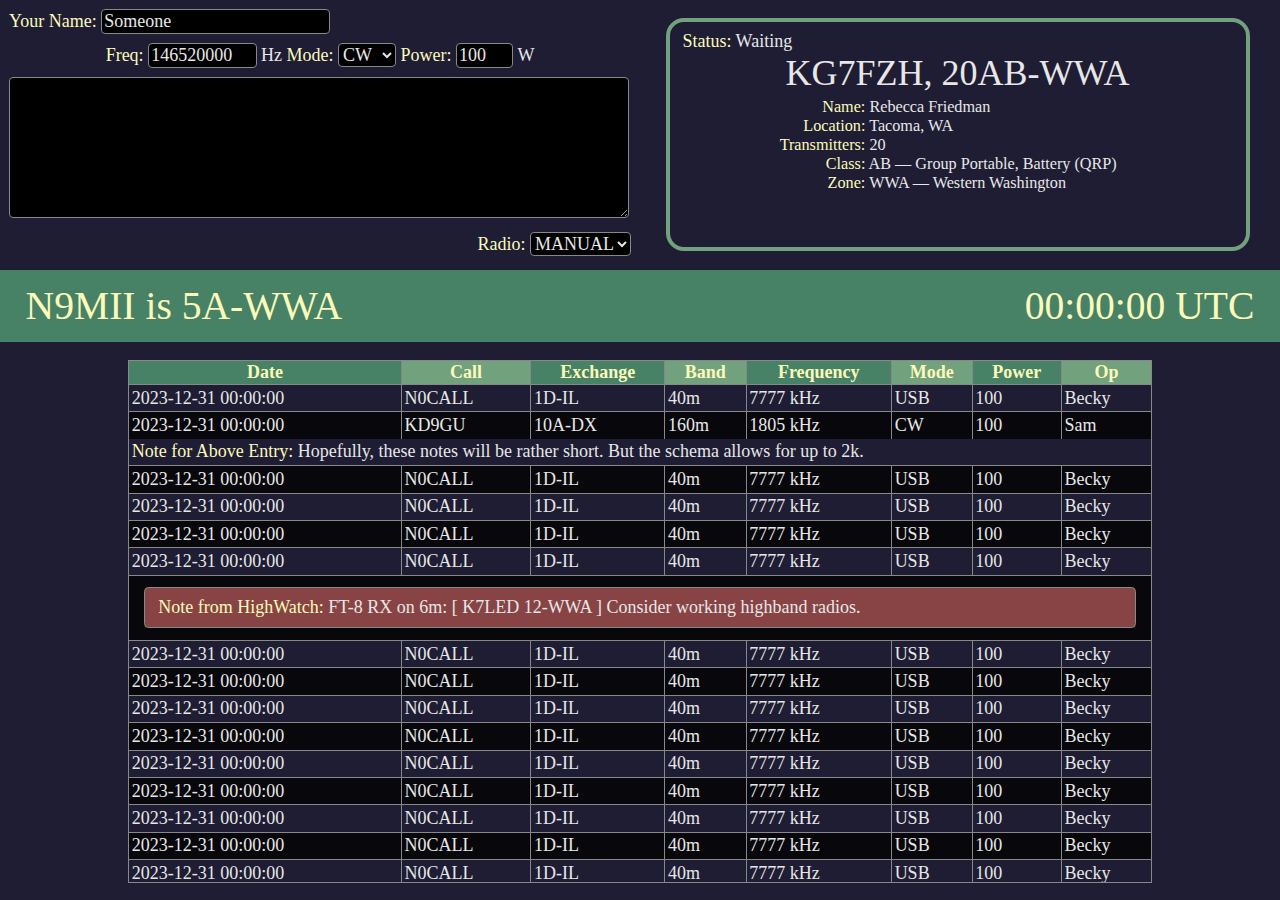
==== logger/sketch/main.html @ 49699b70 "first sketch" ====
<!DOCTYPE html>
<html lang="en">
<head>
	<meta charset="UTF-8">
	<title>Logger Main Window Sketch</title>
	<link rel="stylesheet" type="text/css" href="logger.css" />
</head>
<body>


<div id="entrybox">
	
	<div id="login">
		<label for="handle">Your Name:</label>
		<input type="text" id="handle" value="Someone" />
	</div>


	<ul id="radioinput" class="">
		<li>
			<label for="freq">Freq:</label>
			<input type="text" id="freq" value="146520000" /> Hz
		</li>

		<li>
			<label for="mode">Mode: </label>
			<select id="mode">
				<option>CW</option>
				<option>AM</option>
				<option>FM</option>
				<option>USB</option>
				<option>LSB</option>
				<option>DIG</option>
			</select>
		</li>

		<li>
			<label for="power">Power: </label>
			<input type="text" id="power" value="100" /> W
		</li>
	</ul>

	<textarea id="entry"></textarea>

	<div id="radioselect">
		<label for="radio">Radio:</label>
		<select id="radio">
			<option>MANUAL</option>
			<option>becky</option>
			<option>sam</option>
			<option>kris</option>
			<option>freestation</option>
			<option>706-10m</option>
			<option>107-6m</option>
		</select>
	</div>
			

</div>

<div id="parsebox">
	<div id="parseinner" class="good">
		<div>
			<label>Status:</label>
			<span id="status">Waiting</span>
		</div>
		<div id="parsed">
			<span id="csign">KG7FZH</span>,
			<span id="exchange">20AB-WWA</span>
		</div>
		<ul>
			<li>
				<label>Name:</label>
				<span id="cbookname">Rebecca Friedman</span>
			</li>

			<li>
				<label>Location:</label>
				<span id="cbookloc">Tacoma, WA</span>
			</li>

			<li>
				<label>Transmitters:</label>
				<span id="transmitters">20</span>
			</li>
			
			<li>
				<label>Class:</label>
				<span id="class">AB &mdash; Group Portable, Battery (QRP)</span>
			</li>

			<li>
				<label>Zone:</label>
				<span id="zone">WWA &mdash; Western Washington</span>
			</li>

		</ul>
	</div>
</div>

<div id="us">
	N9MII is 5A-WWA
</div>

<div id="clock">
	00:00:00 UTC
</div>

<div id="logbox">

	<div id="history">
		<table>
			<thead>
				<tr>
					<th>Date</th>
					<th>Call</th>
					<th>Exchange</th>
					<th>Band</th>
					<th>Frequency</th>
					<th>Mode</th>
					<th>Power</th>
					<th>Op</th>
				</tr>
			</thead>
			<tbody>
				<!-- standard log line -->
				<tr>
					<td>2023-12-31 00:00:00</td>
					<td>N0CALL</td>
					<td>1D-IL</td>
					<td>40m</th>
					<td>7777 kHz</td>
					<td>USB</td>
					<td>100</td>
					<td>Becky</td>
				</tr>
				<!-- log line with note -->
				<tr class="hasfollow">
					<td>2023-12-31 00:00:00</td>
					<td>KD9GU</td>
					<td>10A-DX</td>
					<td>160m</th>
					<td>1805 kHz</td>
					<td>CW</td>
					<td>100</td>
					<td>Sam</td>
				</tr>
				<tr class="isfollow">
					<td colspan="8">
						<!-- <div>&#8593; Note &#8593;</div> -->
						<label>Note for Above Entry: </label>
						Hopefully, these notes will be rather short.   But the schema allows for up to 2k.
					</td>
				</td>

				<!-- some filler -->
				<tr>
					<td>2023-12-31 00:00:00</td>
					<td>N0CALL</td>
					<td>1D-IL</td>
					<td>40m</th>
					<td>7777 kHz</td>
					<td>USB</td>
					<td>100</td>
					<td>Becky</td>
				</tr>
				<tr>
					<td>2023-12-31 00:00:00</td>
					<td>N0CALL</td>
					<td>1D-IL</td>
					<td>40m</th>
					<td>7777 kHz</td>
					<td>USB</td>
					<td>100</td>
					<td>Becky</td>
				</tr>
				<tr>
					<td>2023-12-31 00:00:00</td>
					<td>N0CALL</td>
					<td>1D-IL</td>
					<td>40m</th>
					<td>7777 kHz</td>
					<td>USB</td>
					<td>100</td>
					<td>Becky</td>
				</tr>
				<tr>
					<td>2023-12-31 00:00:00</td>
					<td>N0CALL</td>
					<td>1D-IL</td>
					<td>40m</th>
					<td>7777 kHz</td>
					<td>USB</td>
					<td>100</td>
					<td>Becky</td>
				</tr>
				
				
				<!-- solo note -->
				<tr class="solonote">
					<td colspan="8">
						<div>
							<label>Note from HighWatch:</label>
							FT-8 RX on 6m: [ K7LED 12-WWA ]  Consider working highband radios.
						</div>
					</td>
				</tr>

				<!-- lots more filler -->
				<tr>
					<td>2023-12-31 00:00:00</td>
					<td>N0CALL</td>
					<td>1D-IL</td>
					<td>40m</th>
					<td>7777 kHz</td>
					<td>USB</td>
					<td>100</td>
					<td>Becky</td>
				</tr>
				<tr>
					<td>2023-12-31 00:00:00</td>
					<td>N0CALL</td>
					<td>1D-IL</td>
					<td>40m</th>
					<td>7777 kHz</td>
					<td>USB</td>
					<td>100</td>
					<td>Becky</td>
				</tr>
				<tr>
					<td>2023-12-31 00:00:00</td>
					<td>N0CALL</td>
					<td>1D-IL</td>
					<td>40m</th>
					<td>7777 kHz</td>
					<td>USB</td>
					<td>100</td>
					<td>Becky</td>
				</tr>
				<tr>
					<td>2023-12-31 00:00:00</td>
					<td>N0CALL</td>
					<td>1D-IL</td>
					<td>40m</th>
					<td>7777 kHz</td>
					<td>USB</td>
					<td>100</td>
					<td>Becky</td>
				</tr>
				<tr>
					<td>2023-12-31 00:00:00</td>
					<td>N0CALL</td>
					<td>1D-IL</td>
					<td>40m</th>
					<td>7777 kHz</td>
					<td>USB</td>
					<td>100</td>
					<td>Becky</td>
				</tr>
				<tr>
					<td>2023-12-31 00:00:00</td>
					<td>N0CALL</td>
					<td>1D-IL</td>
					<td>40m</th>
					<td>7777 kHz</td>
					<td>USB</td>
					<td>100</td>
					<td>Becky</td>
				</tr>
				<tr>
					<td>2023-12-31 00:00:00</td>
					<td>N0CALL</td>
					<td>1D-IL</td>
					<td>40m</th>
					<td>7777 kHz</td>
					<td>USB</td>
					<td>100</td>
					<td>Becky</td>
				</tr>
				<tr>
					<td>2023-12-31 00:00:00</td>
					<td>N0CALL</td>
					<td>1D-IL</td>
					<td>40m</th>
					<td>7777 kHz</td>
					<td>USB</td>
					<td>100</td>
					<td>Becky</td>
				</tr>
				<tr>
					<td>2023-12-31 00:00:00</td>
					<td>N0CALL</td>
					<td>1D-IL</td>
					<td>40m</th>
					<td>7777 kHz</td>
					<td>USB</td>
					<td>100</td>
					<td>Becky</td>
				</tr>
				<tr>
					<td>2023-12-31 00:00:00</td>
					<td>N0CALL</td>
					<td>1D-IL</td>
					<td>40m</th>
					<td>7777 kHz</td>
					<td>USB</td>
					<td>100</td>
					<td>Becky</td>
				</tr>
				<tr>
					<td>2023-12-31 00:00:00</td>
					<td>N0CALL</td>
					<td>1D-IL</td>
					<td>40m</th>
					<td>7777 kHz</td>
					<td>USB</td>
					<td>100</td>
					<td>Becky</td>
				</tr>
				<tr>
					<td>2023-12-31 00:00:00</td>
					<td>N0CALL</td>
					<td>1D-IL</td>
					<td>40m</th>
					<td>7777 kHz</td>
					<td>USB</td>
					<td>100</td>
					<td>Becky</td>
				</tr>
				<tr>
					<td>2023-12-31 00:00:00</td>
					<td>N0CALL</td>
					<td>1D-IL</td>
					<td>40m</th>
					<td>7777 kHz</td>
					<td>USB</td>
					<td>100</td>
					<td>Becky</td>
				</tr>
				<tr>
					<td>2023-12-31 00:00:00</td>
					<td>N0CALL</td>
					<td>1D-IL</td>
					<td>40m</th>
					<td>7777 kHz</td>
					<td>USB</td>
					<td>100</td>
					<td>Becky</td>
				</tr>
				<tr>
					<td>2023-12-31 00:00:00</td>
					<td>N0CALL</td>
					<td>1D-IL</td>
					<td>40m</th>
					<td>7777 kHz</td>
					<td>USB</td>
					<td>100</td>
					<td>Becky</td>
				</tr>
				<tr>
					<td>2023-12-31 00:00:00</td>
					<td>N0CALL</td>
					<td>1D-IL</td>
					<td>40m</th>
					<td>7777 kHz</td>
					<td>USB</td>
					<td>100</td>
					<td>Becky</td>
				</tr>
				<tr>
					<td>2023-12-31 00:00:00</td>
					<td>N0CALL</td>
					<td>1D-IL</td>
					<td>40m</th>
					<td>7777 kHz</td>
					<td>USB</td>
					<td>100</td>
					<td>Becky</td>
				</tr>
				<tr>
					<td>2023-12-31 00:00:00</td>
					<td>N0CALL</td>
					<td>1D-IL</td>
					<td>40m</th>
					<td>7777 kHz</td>
					<td>USB</td>
					<td>100</td>
					<td>Becky</td>
				</tr>
				<tr>
					<td>2023-12-31 00:00:00</td>
					<td>N0CALL</td>
					<td>1D-IL</td>
					<td>40m</th>
					<td>7777 kHz</td>
					<td>USB</td>
					<td>100</td>
					<td>Becky</td>
				</tr>
				<tr>
					<td>2023-12-31 00:00:00</td>
					<td>N0CALL</td>
					<td>1D-IL</td>
					<td>40m</th>
					<td>7777 kHz</td>
					<td>USB</td>
					<td>100</td>
					<td>Becky</td>
				</tr>
				<tr>
					<td>2023-12-31 00:00:00</td>
					<td>N0CALL</td>
					<td>1D-IL</td>
					<td>40m</th>
					<td>7777 kHz</td>
					<td>USB</td>
					<td>100</td>
					<td>Becky</td>
				</tr>
				<tr>
					<td>2023-12-31 00:00:00</td>
					<td>N0CALL</td>
					<td>1D-IL</td>
					<td>40m</th>
					<td>7777 kHz</td>
					<td>USB</td>
					<td>100</td>
					<td>Becky</td>
				</tr>
				<tr>
					<td>2023-12-31 00:00:00</td>
					<td>N0CALL</td>
					<td>1D-IL</td>
					<td>40m</th>
					<td>7777 kHz</td>
					<td>USB</td>
					<td>100</td>
					<td>Becky</td>
				</tr>
				<tr>
					<td>2023-12-31 00:00:00</td>
					<td>N0CALL</td>
					<td>1D-IL</td>
					<td>40m</th>
					<td>7777 kHz</td>
					<td>USB</td>
					<td>100</td>
					<td>Becky</td>
				</tr>
				<tr>
					<td>2023-12-31 00:00:00</td>
					<td>N0CALL</td>
					<td>1D-IL</td>
					<td>40m</th>
					<td>7777 kHz</td>
					<td>USB</td>
					<td>100</td>
					<td>Becky</td>
				</tr>
				<tr>
					<td>2023-12-31 00:00:00</td>
					<td>N0CALL</td>
					<td>1D-IL</td>
					<td>40m</th>
					<td>7777 kHz</td>
					<td>USB</td>
					<td>100</td>
					<td>Becky</td>
				</tr>
				<tr>
					<td>2023-12-31 00:00:00</td>
					<td>N0CALL</td>
					<td>1D-IL</td>
					<td>40m</th>
					<td>7777 kHz</td>
					<td>USB</td>
					<td>100</td>
					<td>Becky</td>
				</tr>
				<tr>
					<td>2023-12-31 00:00:00</td>
					<td>N0CALL</td>
					<td>1D-IL</td>
					<td>40m</th>
					<td>7777 kHz</td>
					<td>USB</td>
					<td>100</td>
					<td>Becky</td>
				</tr>
				<tr>
					<td>2023-12-31 00:00:00</td>
					<td>N0CALL</td>
					<td>1D-IL</td>
					<td>40m</th>
					<td>7777 kHz</td>
					<td>USB</td>
					<td>100</td>
					<td>Becky</td>
				</tr>
				<tr>
					<td>2023-12-31 00:00:00</td>
					<td>N0CALL</td>
					<td>1D-IL</td>
					<td>40m</th>
					<td>7777 kHz</td>
					<td>USB</td>
					<td>100</td>
					<td>Becky</td>
				</tr>
				<tr>
					<td>2023-12-31 00:00:00</td>
					<td>N0CALL</td>
					<td>1D-IL</td>
					<td>40m</th>
					<td>7777 kHz</td>
					<td>USB</td>
					<td>100</td>
					<td>Becky</td>
				</tr>
				<tr>
					<td>2023-12-31 00:00:00</td>
					<td>N0CALL</td>
					<td>1D-IL</td>
					<td>40m</th>
					<td>7777 kHz</td>
					<td>USB</td>
					<td>100</td>
					<td>Becky</td>
				</tr>
				<tr>
					<td>2023-12-31 00:00:00</td>
					<td>N0CALL</td>
					<td>1D-IL</td>
					<td>40m</th>
					<td>7777 kHz</td>
					<td>USB</td>
					<td>100</td>
					<td>Becky</td>
				</tr>
				<tr>
					<td>2023-12-31 00:00:00</td>
					<td>N0CALL</td>
					<td>1D-IL</td>
					<td>40m</th>
					<td>7777 kHz</td>
					<td>USB</td>
					<td>100</td>
					<td>Becky</td>
				</tr>
				<tr>
					<td>2023-12-31 00:00:00</td>
					<td>N0CALL</td>
					<td>1D-IL</td>
					<td>40m</th>
					<td>7777 kHz</td>
					<td>USB</td>
					<td>100</td>
					<td>Becky</td>
				</tr>
				<tr>
					<td>2023-12-31 00:00:00</td>
					<td>N0CALL</td>
					<td>1D-IL</td>
					<td>40m</th>
					<td>7777 kHz</td>
					<td>USB</td>
					<td>100</td>
					<td>Becky</td>
				</tr>
				<tr>
					<td>2023-12-31 00:00:00</td>
					<td>N0CALL</td>
					<td>1D-IL</td>
					<td>40m</th>
					<td>7777 kHz</td>
					<td>USB</td>
					<td>100</td>
					<td>Becky</td>
				</tr>
				<tr>
					<td>2023-12-31 00:00:00</td>
					<td>N0CALL</td>
					<td>1D-IL</td>
					<td>40m</th>
					<td>7777 kHz</td>
					<td>USB</td>
					<td>100</td>
					<td>Becky</td>
				</tr>
				<tr>
					<td>2023-12-31 00:00:00</td>
					<td>N0CALL</td>
					<td>1D-IL</td>
					<td>40m</th>
					<td>7777 kHz</td>
					<td>USB</td>
					<td>100</td>
					<td>Becky</td>
				</tr>
				<tr>
					<td>2023-12-31 00:00:00</td>
					<td>N0CALL</td>
					<td>1D-IL</td>
					<td>40m</th>
					<td>7777 kHz</td>
					<td>USB</td>
					<td>100</td>
					<td>Becky</td>
				</tr>

			</tbody>
		</table>
	</div>

</div>
	
</body>
</html>
---- logger/sketch/logger.css ----
@font-face {
	font-family: "Red Hat Mono";
	src: local("Red Hat Mono"), url("RedHatMono.woff2") format("woff2");
}

/* font sizes */
:root {
	--base-font-size: 2vmin;

	--body-bg: #1e1d33;
	--text-color: #e7e7e7;
	--input-bg: black;
	--input-border: #888888;
	--label-color: #fbfaba;

	--parse-neutral: var(--body-bg);
	--parse-good: #72a17e;
	--parse-bad: red;

	--divider-bg-color: #478266;
	--divider-text-color: #fbfaba;

	--table-border: #888888;
	--table-th-text-color: #fbfaba;
	--table-th-bg-one: #478266;
	--table-th-bg-two: #72A17E;
	--table-altrow-color: rgba(0,0,0,0.75);
	--solo-note-color: #884444;


}

body, input, textarea, select {
	font-size: var(--base-font-size);
	font-family: "Red Hat Mono";
	font-weight: 500;
	
}
#parsed {
	font-size: calc(var(--base-font-size) + 1em);
}
#parseinner ul {
	font-size: calc(var(--base-font-size) - .10em);
}
#us, #clock {
	font-size: calc(var(--base-font-size) + 1.2em);
}



/* main design */
body {
	margin: 0;
	font-family: "Red Hat Mono";
	font-weight: 500;

	width: 100vw;
	height: 100vh;

	display: grid;
	grid-template-rows: 30vh 8vh 62vh;
	grid-template-columns: 50vw 50vw;

	background-color: var(--body-bg);
	color: var(--text-color);

}


input, textarea, select {
	border-radius: 4px;
	background-color: var(--input-bg);
	color: var(--text-color);
	border: 1px solid var(--input-border);
	
}

label {
	color: var(--label-color);
}

	




/* entry box */

#entrybox {
	padding: 1vmin;
}
#login {
	margin-bottom: 1vh;
}

#radioinput {
	text-align: center;
	margin: 0 0 1vh 0;
	list-style: none;
	padding: 0;
}
#radioinput > li {
	display: inline-block;
}
#freq {
	width: 8vw;
}
#power {
	width: 4vw;
}

#radioinput.locked input, #radioinput.locked select {
	background: none;
	border: none;
}

#entry {
	width: 48vw;
	height: 15vh;
}

#radioselect {
	margin-top: 1vh;
	text-align: right;
}


#logbox {
	grid-row: 3 / 4;
	grid-column: 1 / 3;

}

/* parsing box */

#parseinner {
	margin-left: 2vw;
	width: 43vw;

	margin-top: 2vh;
	height: 23vh;

	border-radius: 2vmin;

	padding: 1vh 1vw;
}
#parsed {
	text-align: center;
}

#parseinner ul {
	list-style: none;
	padding: 0;
	margin: 0;
	border: .5vmin solid var(--parse-neutral);
}
#parseinner.good {
	border: .5vmin solid var(--parse-good);
}
#parseinner.bad {
	border: .5vmin solid var(--parse-bad);
}

#parseinner ul li label {
	display: inline-block;
	width: 33%;
	text-align: right;
}

/* midline */
#us, #clock {
	background-color: var(--divider-bg-color);
	color: var(--divider-text-color);
	line-height: 8vh;
}
#us {
	padding-left: 2vw;
}
#clock {
	text-align: right;
	padding-right: 2vw;
}

/* log history */

#logbox {
	padding-top: 2vh;
	padding-left: 10vw;
	padding-right: 10vw;
}

#history {
	overflow-y: auto;
	height: 58vh;
	width: 80vw;
	border-bottom: 1px solid var(--table-border);
}
#history table {
	border-collapse: collapse;
	width: 100%;
}
#history td, #history th {
	border: 1px solid var(--table-border);
}
#history td {
	padding: .3vmin;
}

#history thead tr th {
	position: sticky;
	top: 0;
	color: var(--table-th-text-color);
	background-color: var(--table-th-bg-one);
}
#history thead tr th:nth-child(even) {
	background-color: var(--table-th-bg-two);
	
}

#history tbody tr:nth-child(even) {
	background-color: var(--table-altrow-color);
}
#history tr.hasfollow, #history tr.hasfollow td {
	border-bottom: none;
}
#history tr.isfollow, #history tr.isfollow td {
	border-top: none;
}

#history tr.solonote td div {
	border: 1px solid var(--table-border);
	background-color: var(--solo-note-color);
	margin: 1vh 1vw;
	padding: 1vh 1vw;
	border-radius: .5vmin;

}
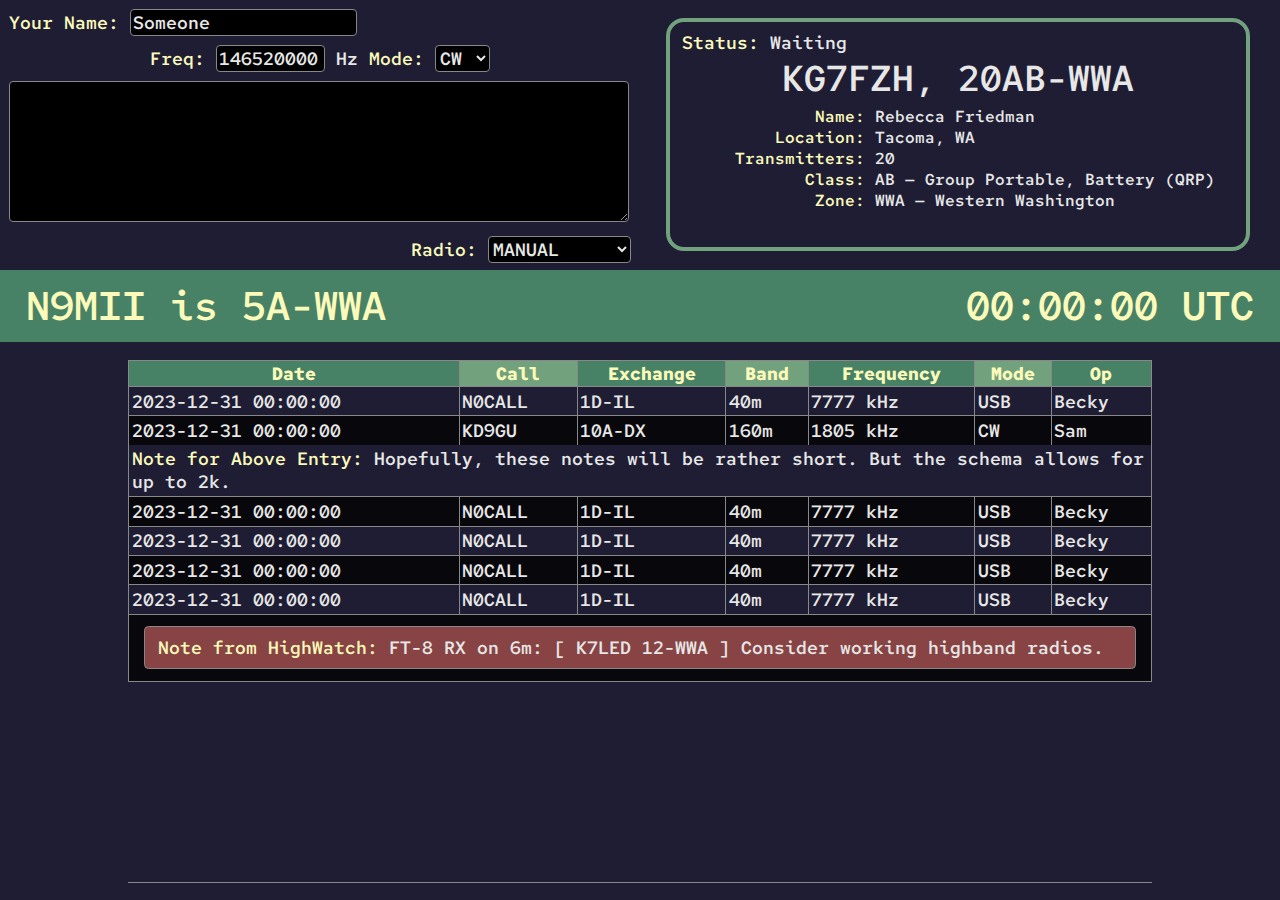
==== commit 67a56930: "added radio functionality and removed power, radio client, ready for logger component work to begin" ====
--- a/logger/sketch/main.html
+++ b/logger/sketch/main.html
@@ -3,7 +3,9 @@
 <head>
 	<meta charset="UTF-8">
 	<title>Logger Main Window Sketch</title>
-	<link rel="stylesheet" type="text/css" href="logger.css" />
+	<link rel="stylesheet" type="text/css" href="../../css/colors.css" />
+	<link rel="stylesheet" type="text/css" href="../../css/main.css" />
+	<link rel="stylesheet" type="text/css" href="../../css/logger.css" />
 </head>
 <body>
 
@@ -34,10 +36,12 @@
 			</select>
 		</li>
 
+		<!-- 
 		<li>
 			<label for="power">Power: </label>
 			<input type="text" id="power" value="100" /> W
 		</li>
+		-->
 	</ul>
 
 	<textarea id="entry"></textarea>
@@ -118,7 +122,6 @@
 					<th>Band</th>
 					<th>Frequency</th>
 					<th>Mode</th>
-					<th>Power</th>
 					<th>Op</th>
 				</tr>
 			</thead>
@@ -131,7 +134,6 @@
 					<td>40m</th>
 					<td>7777 kHz</td>
 					<td>USB</td>
-					<td>100</td>
 					<td>Becky</td>
 				</tr>
 				<!-- log line with note -->
@@ -142,11 +144,10 @@
 					<td>160m</th>
 					<td>1805 kHz</td>
 					<td>CW</td>
-					<td>100</td>
 					<td>Sam</td>
 				</tr>
 				<tr class="isfollow">
-					<td colspan="8">
+					<td colspan="7">
 						<!-- <div>&#8593; Note &#8593;</div> -->
 						<label>Note for Above Entry: </label>
 						Hopefully, these notes will be rather short.   But the schema allows for up to 2k.
@@ -161,44 +162,40 @@
 					<td>40m</th>
 					<td>7777 kHz</td>
 					<td>USB</td>
-					<td>100</td>
-					<td>Becky</td>
-				</tr>
-				<tr>
-					<td>2023-12-31 00:00:00</td>
-					<td>N0CALL</td>
-					<td>1D-IL</td>
-					<td>40m</th>
-					<td>7777 kHz</td>
-					<td>USB</td>
-					<td>100</td>
-					<td>Becky</td>
-				</tr>
-				<tr>
-					<td>2023-12-31 00:00:00</td>
-					<td>N0CALL</td>
-					<td>1D-IL</td>
-					<td>40m</th>
-					<td>7777 kHz</td>
-					<td>USB</td>
-					<td>100</td>
-					<td>Becky</td>
-				</tr>
-				<tr>
-					<td>2023-12-31 00:00:00</td>
-					<td>N0CALL</td>
-					<td>1D-IL</td>
-					<td>40m</th>
-					<td>7777 kHz</td>
-					<td>USB</td>
-					<td>100</td>
+					<td>Becky</td>
+				</tr>
+				<tr>
+					<td>2023-12-31 00:00:00</td>
+					<td>N0CALL</td>
+					<td>1D-IL</td>
+					<td>40m</th>
+					<td>7777 kHz</td>
+					<td>USB</td>
+					<td>Becky</td>
+				</tr>
+				<tr>
+					<td>2023-12-31 00:00:00</td>
+					<td>N0CALL</td>
+					<td>1D-IL</td>
+					<td>40m</th>
+					<td>7777 kHz</td>
+					<td>USB</td>
+					<td>Becky</td>
+				</tr>
+				<tr>
+					<td>2023-12-31 00:00:00</td>
+					<td>N0CALL</td>
+					<td>1D-IL</td>
+					<td>40m</th>
+					<td>7777 kHz</td>
+					<td>USB</td>
 					<td>Becky</td>
 				</tr>
 				
 				
 				<!-- solo note -->
 				<tr class="solonote">
-					<td colspan="8">
+					<td colspan="7">
 						<div>
 							<label>Note from HighWatch:</label>
 							FT-8 RX on 6m: [ K7LED 12-WWA ]  Consider working highband radios.
@@ -206,408 +203,6 @@
 					</td>
 				</tr>
 
-				<!-- lots more filler -->
-				<tr>
-					<td>2023-12-31 00:00:00</td>
-					<td>N0CALL</td>
-					<td>1D-IL</td>
-					<td>40m</th>
-					<td>7777 kHz</td>
-					<td>USB</td>
-					<td>100</td>
-					<td>Becky</td>
-				</tr>
-				<tr>
-					<td>2023-12-31 00:00:00</td>
-					<td>N0CALL</td>
-					<td>1D-IL</td>
-					<td>40m</th>
-					<td>7777 kHz</td>
-					<td>USB</td>
-					<td>100</td>
-					<td>Becky</td>
-				</tr>
-				<tr>
-					<td>2023-12-31 00:00:00</td>
-					<td>N0CALL</td>
-					<td>1D-IL</td>
-					<td>40m</th>
-					<td>7777 kHz</td>
-					<td>USB</td>
-					<td>100</td>
-					<td>Becky</td>
-				</tr>
-				<tr>
-					<td>2023-12-31 00:00:00</td>
-					<td>N0CALL</td>
-					<td>1D-IL</td>
-					<td>40m</th>
-					<td>7777 kHz</td>
-					<td>USB</td>
-					<td>100</td>
-					<td>Becky</td>
-				</tr>
-				<tr>
-					<td>2023-12-31 00:00:00</td>
-					<td>N0CALL</td>
-					<td>1D-IL</td>
-					<td>40m</th>
-					<td>7777 kHz</td>
-					<td>USB</td>
-					<td>100</td>
-					<td>Becky</td>
-				</tr>
-				<tr>
-					<td>2023-12-31 00:00:00</td>
-					<td>N0CALL</td>
-					<td>1D-IL</td>
-					<td>40m</th>
-					<td>7777 kHz</td>
-					<td>USB</td>
-					<td>100</td>
-					<td>Becky</td>
-				</tr>
-				<tr>
-					<td>2023-12-31 00:00:00</td>
-					<td>N0CALL</td>
-					<td>1D-IL</td>
-					<td>40m</th>
-					<td>7777 kHz</td>
-					<td>USB</td>
-					<td>100</td>
-					<td>Becky</td>
-				</tr>
-				<tr>
-					<td>2023-12-31 00:00:00</td>
-					<td>N0CALL</td>
-					<td>1D-IL</td>
-					<td>40m</th>
-					<td>7777 kHz</td>
-					<td>USB</td>
-					<td>100</td>
-					<td>Becky</td>
-				</tr>
-				<tr>
-					<td>2023-12-31 00:00:00</td>
-					<td>N0CALL</td>
-					<td>1D-IL</td>
-					<td>40m</th>
-					<td>7777 kHz</td>
-					<td>USB</td>
-					<td>100</td>
-					<td>Becky</td>
-				</tr>
-				<tr>
-					<td>2023-12-31 00:00:00</td>
-					<td>N0CALL</td>
-					<td>1D-IL</td>
-					<td>40m</th>
-					<td>7777 kHz</td>
-					<td>USB</td>
-					<td>100</td>
-					<td>Becky</td>
-				</tr>
-				<tr>
-					<td>2023-12-31 00:00:00</td>
-					<td>N0CALL</td>
-					<td>1D-IL</td>
-					<td>40m</th>
-					<td>7777 kHz</td>
-					<td>USB</td>
-					<td>100</td>
-					<td>Becky</td>
-				</tr>
-				<tr>
-					<td>2023-12-31 00:00:00</td>
-					<td>N0CALL</td>
-					<td>1D-IL</td>
-					<td>40m</th>
-					<td>7777 kHz</td>
-					<td>USB</td>
-					<td>100</td>
-					<td>Becky</td>
-				</tr>
-				<tr>
-					<td>2023-12-31 00:00:00</td>
-					<td>N0CALL</td>
-					<td>1D-IL</td>
-					<td>40m</th>
-					<td>7777 kHz</td>
-					<td>USB</td>
-					<td>100</td>
-					<td>Becky</td>
-				</tr>
-				<tr>
-					<td>2023-12-31 00:00:00</td>
-					<td>N0CALL</td>
-					<td>1D-IL</td>
-					<td>40m</th>
-					<td>7777 kHz</td>
-					<td>USB</td>
-					<td>100</td>
-					<td>Becky</td>
-				</tr>
-				<tr>
-					<td>2023-12-31 00:00:00</td>
-					<td>N0CALL</td>
-					<td>1D-IL</td>
-					<td>40m</th>
-					<td>7777 kHz</td>
-					<td>USB</td>
-					<td>100</td>
-					<td>Becky</td>
-				</tr>
-				<tr>
-					<td>2023-12-31 00:00:00</td>
-					<td>N0CALL</td>
-					<td>1D-IL</td>
-					<td>40m</th>
-					<td>7777 kHz</td>
-					<td>USB</td>
-					<td>100</td>
-					<td>Becky</td>
-				</tr>
-				<tr>
-					<td>2023-12-31 00:00:00</td>
-					<td>N0CALL</td>
-					<td>1D-IL</td>
-					<td>40m</th>
-					<td>7777 kHz</td>
-					<td>USB</td>
-					<td>100</td>
-					<td>Becky</td>
-				</tr>
-				<tr>
-					<td>2023-12-31 00:00:00</td>
-					<td>N0CALL</td>
-					<td>1D-IL</td>
-					<td>40m</th>
-					<td>7777 kHz</td>
-					<td>USB</td>
-					<td>100</td>
-					<td>Becky</td>
-				</tr>
-				<tr>
-					<td>2023-12-31 00:00:00</td>
-					<td>N0CALL</td>
-					<td>1D-IL</td>
-					<td>40m</th>
-					<td>7777 kHz</td>
-					<td>USB</td>
-					<td>100</td>
-					<td>Becky</td>
-				</tr>
-				<tr>
-					<td>2023-12-31 00:00:00</td>
-					<td>N0CALL</td>
-					<td>1D-IL</td>
-					<td>40m</th>
-					<td>7777 kHz</td>
-					<td>USB</td>
-					<td>100</td>
-					<td>Becky</td>
-				</tr>
-				<tr>
-					<td>2023-12-31 00:00:00</td>
-					<td>N0CALL</td>
-					<td>1D-IL</td>
-					<td>40m</th>
-					<td>7777 kHz</td>
-					<td>USB</td>
-					<td>100</td>
-					<td>Becky</td>
-				</tr>
-				<tr>
-					<td>2023-12-31 00:00:00</td>
-					<td>N0CALL</td>
-					<td>1D-IL</td>
-					<td>40m</th>
-					<td>7777 kHz</td>
-					<td>USB</td>
-					<td>100</td>
-					<td>Becky</td>
-				</tr>
-				<tr>
-					<td>2023-12-31 00:00:00</td>
-					<td>N0CALL</td>
-					<td>1D-IL</td>
-					<td>40m</th>
-					<td>7777 kHz</td>
-					<td>USB</td>
-					<td>100</td>
-					<td>Becky</td>
-				</tr>
-				<tr>
-					<td>2023-12-31 00:00:00</td>
-					<td>N0CALL</td>
-					<td>1D-IL</td>
-					<td>40m</th>
-					<td>7777 kHz</td>
-					<td>USB</td>
-					<td>100</td>
-					<td>Becky</td>
-				</tr>
-				<tr>
-					<td>2023-12-31 00:00:00</td>
-					<td>N0CALL</td>
-					<td>1D-IL</td>
-					<td>40m</th>
-					<td>7777 kHz</td>
-					<td>USB</td>
-					<td>100</td>
-					<td>Becky</td>
-				</tr>
-				<tr>
-					<td>2023-12-31 00:00:00</td>
-					<td>N0CALL</td>
-					<td>1D-IL</td>
-					<td>40m</th>
-					<td>7777 kHz</td>
-					<td>USB</td>
-					<td>100</td>
-					<td>Becky</td>
-				</tr>
-				<tr>
-					<td>2023-12-31 00:00:00</td>
-					<td>N0CALL</td>
-					<td>1D-IL</td>
-					<td>40m</th>
-					<td>7777 kHz</td>
-					<td>USB</td>
-					<td>100</td>
-					<td>Becky</td>
-				</tr>
-				<tr>
-					<td>2023-12-31 00:00:00</td>
-					<td>N0CALL</td>
-					<td>1D-IL</td>
-					<td>40m</th>
-					<td>7777 kHz</td>
-					<td>USB</td>
-					<td>100</td>
-					<td>Becky</td>
-				</tr>
-				<tr>
-					<td>2023-12-31 00:00:00</td>
-					<td>N0CALL</td>
-					<td>1D-IL</td>
-					<td>40m</th>
-					<td>7777 kHz</td>
-					<td>USB</td>
-					<td>100</td>
-					<td>Becky</td>
-				</tr>
-				<tr>
-					<td>2023-12-31 00:00:00</td>
-					<td>N0CALL</td>
-					<td>1D-IL</td>
-					<td>40m</th>
-					<td>7777 kHz</td>
-					<td>USB</td>
-					<td>100</td>
-					<td>Becky</td>
-				</tr>
-				<tr>
-					<td>2023-12-31 00:00:00</td>
-					<td>N0CALL</td>
-					<td>1D-IL</td>
-					<td>40m</th>
-					<td>7777 kHz</td>
-					<td>USB</td>
-					<td>100</td>
-					<td>Becky</td>
-				</tr>
-				<tr>
-					<td>2023-12-31 00:00:00</td>
-					<td>N0CALL</td>
-					<td>1D-IL</td>
-					<td>40m</th>
-					<td>7777 kHz</td>
-					<td>USB</td>
-					<td>100</td>
-					<td>Becky</td>
-				</tr>
-				<tr>
-					<td>2023-12-31 00:00:00</td>
-					<td>N0CALL</td>
-					<td>1D-IL</td>
-					<td>40m</th>
-					<td>7777 kHz</td>
-					<td>USB</td>
-					<td>100</td>
-					<td>Becky</td>
-				</tr>
-				<tr>
-					<td>2023-12-31 00:00:00</td>
-					<td>N0CALL</td>
-					<td>1D-IL</td>
-					<td>40m</th>
-					<td>7777 kHz</td>
-					<td>USB</td>
-					<td>100</td>
-					<td>Becky</td>
-				</tr>
-				<tr>
-					<td>2023-12-31 00:00:00</td>
-					<td>N0CALL</td>
-					<td>1D-IL</td>
-					<td>40m</th>
-					<td>7777 kHz</td>
-					<td>USB</td>
-					<td>100</td>
-					<td>Becky</td>
-				</tr>
-				<tr>
-					<td>2023-12-31 00:00:00</td>
-					<td>N0CALL</td>
-					<td>1D-IL</td>
-					<td>40m</th>
-					<td>7777 kHz</td>
-					<td>USB</td>
-					<td>100</td>
-					<td>Becky</td>
-				</tr>
-				<tr>
-					<td>2023-12-31 00:00:00</td>
-					<td>N0CALL</td>
-					<td>1D-IL</td>
-					<td>40m</th>
-					<td>7777 kHz</td>
-					<td>USB</td>
-					<td>100</td>
-					<td>Becky</td>
-				</tr>
-				<tr>
-					<td>2023-12-31 00:00:00</td>
-					<td>N0CALL</td>
-					<td>1D-IL</td>
-					<td>40m</th>
-					<td>7777 kHz</td>
-					<td>USB</td>
-					<td>100</td>
-					<td>Becky</td>
-				</tr>
-				<tr>
-					<td>2023-12-31 00:00:00</td>
-					<td>N0CALL</td>
-					<td>1D-IL</td>
-					<td>40m</th>
-					<td>7777 kHz</td>
-					<td>USB</td>
-					<td>100</td>
-					<td>Becky</td>
-				</tr>
-				<tr>
-					<td>2023-12-31 00:00:00</td>
-					<td>N0CALL</td>
-					<td>1D-IL</td>
-					<td>40m</th>
-					<td>7777 kHz</td>
-					<td>USB</td>
-					<td>100</td>
-					<td>Becky</td>
-				</tr>
-
 			</tbody>
 		</table>
 	</div>
--- a/css/colors.css
+++ b/css/colors.css
@@ -0,0 +1,34 @@
+/*
+ * 1E1D33
+ * 478266
+ * 72A17E
+ * FBFABA
+ * 90E2DC
+ */
+:root {
+
+	--body-bg: #1e1d33;
+	--text-color: #e7e7e7;
+	--link-color: #fbfaba;
+	--link-visited-color: var(--link-color);
+
+	--input-bg: black;
+	--input-border: #888888;
+	--label-color: #fbfaba;
+
+	--parse-neutral: var(--body-bg);
+	--parse-good: #72a17e;
+	--parse-bad: red;
+
+	--divider-bg-color: #478266;
+	--divider-text-color: #fbfaba;
+
+	--table-border: #888888;
+	--table-th-text-color: #fbfaba;
+	--table-th-bg-one: #478266;
+	--table-th-bg-two: #72A17E;
+	--table-altrow-color: rgba(0,0,0,0.75);
+	--solo-note-color: #884444;
+
+
+}
--- a/css/main.css
+++ b/css/main.css
@@ -0,0 +1,78 @@
+@font-face {
+	font-family: "Red Hat Mono";
+	src: local("Red Hat Mono"), url("../ttf/RedHatMono.woff2") format("woff2");
+}
+
+:root {
+	--base-font-size: 2vmin;
+}
+
+
+
+body, input, textarea, select {
+	font-size: var(--base-font-size);
+	font-family: "Red Hat Mono";
+	font-weight: 500;
+	
+}
+
+
+
+/* main design */
+body {
+	margin: 0;
+	font-family: "Red Hat Mono";
+	font-weight: 500;
+
+
+	background-color: var(--body-bg);
+	color: var(--text-color);
+
+}
+
+a {
+	color: var(--link-color);
+}
+
+a:visited {
+	color: var(--link-visited-color);
+}
+
+input, textarea, select {
+	border-radius: 4px;
+	background-color: var(--input-bg);
+	color: var(--text-color);
+	border: 1px solid var(--input-border);
+	
+}
+
+label {
+	color: var(--label-color);
+}
+
+
+table {
+	border-collapse: collapse;
+	border: 1px solid var(--table-border);
+}
+td, th {
+	border: 1px solid var(--table-border);
+}
+th {
+	color: var(--table-th-text-color);
+	background-color: var(--table-th-bg-one);
+}
+th:nth-child(even) {
+	background-color: var(--table-th-bg-two);
+	
+}
+tbody tr:nth-child(even) {
+	background-color: var(--table-altrow-color);
+}
+td {
+	padding: .3vmin;
+}
+
+
+
+
--- a/css/logger.css
+++ b/css/logger.css
@@ -0,0 +1,177 @@
+
+#parsed {
+	font-size: calc(var(--base-font-size) + 1em);
+}
+#parseinner ul {
+	font-size: calc(var(--base-font-size) - .10em);
+}
+#us, #clock {
+	font-size: calc(var(--base-font-size) + 1.2em);
+}
+
+
+/* main design */
+body {
+	width: 100vw;
+	height: 100vh;
+	display: grid;
+	grid-template-rows: 30vh 8vh 62vh;
+	grid-template-columns: 50vw 50vw;
+}
+
+
+input, textarea, select {
+	border-radius: 4px;
+	background-color: var(--input-bg);
+	color: var(--text-color);
+	border: 1px solid var(--input-border);
+	
+}
+
+label {
+	color: var(--label-color);
+}
+
+	
+
+
+
+
+/* entry box */
+
+#entrybox {
+	padding: 1vmin;
+}
+#login {
+	margin-bottom: 1vh;
+}
+
+#radioinput {
+	text-align: center;
+	margin: 0 0 1vh 0;
+	list-style: none;
+	padding: 0;
+}
+#radioinput > li {
+	display: inline-block;
+}
+#freq {
+	width: 8vw;
+}
+#power {
+	width: 4vw;
+}
+
+#radioinput.locked input, #radioinput.locked select {
+	background: none;
+	border: none;
+}
+
+#entry {
+	width: 48vw;
+	height: 15vh;
+}
+
+#radioselect {
+	margin-top: 1vh;
+	text-align: right;
+}
+
+
+#logbox {
+	grid-row: 3 / 4;
+	grid-column: 1 / 3;
+
+}
+
+/* parsing box */
+
+#parseinner {
+	margin-left: 2vw;
+	width: 43vw;
+
+	margin-top: 2vh;
+	height: 23vh;
+
+	border-radius: 2vmin;
+
+	padding: 1vh 1vw;
+}
+#parsed {
+	text-align: center;
+}
+
+#parseinner ul {
+	list-style: none;
+	padding: 0;
+	margin: 0;
+	border: .5vmin solid var(--parse-neutral);
+}
+#parseinner.good {
+	border: .5vmin solid var(--parse-good);
+}
+#parseinner.bad {
+	border: .5vmin solid var(--parse-bad);
+}
+
+#parseinner ul li label {
+	display: inline-block;
+	width: 33%;
+	text-align: right;
+}
+
+/* midline */
+#us, #clock {
+	background-color: var(--divider-bg-color);
+	color: var(--divider-text-color);
+	line-height: 8vh;
+}
+#us {
+	padding-left: 2vw;
+}
+#clock {
+	text-align: right;
+	padding-right: 2vw;
+}
+
+/* log history */
+
+#logbox {
+	padding-top: 2vh;
+	padding-left: 10vw;
+	padding-right: 10vw;
+}
+
+#history {
+	overflow-y: auto;
+	height: 58vh;
+	width: 80vw;
+	border-bottom: 1px solid var(--table-border);
+}
+#history table {
+	width: 100%;
+}
+
+#history thead tr th {
+	position: sticky;
+	top: 0;
+}
+
+#history tr.hasfollow, #history tr.hasfollow td {
+	border-bottom: none;
+}
+#history tr.isfollow, #history tr.isfollow td {
+	border-top: none;
+}
+
+#history tr.solonote td div {
+	border: 1px solid var(--table-border);
+	background-color: var(--solo-note-color);
+	margin: 1vh 1vw;
+	padding: 1vh 1vw;
+	border-radius: .5vmin;
+
+}
+
+
+
